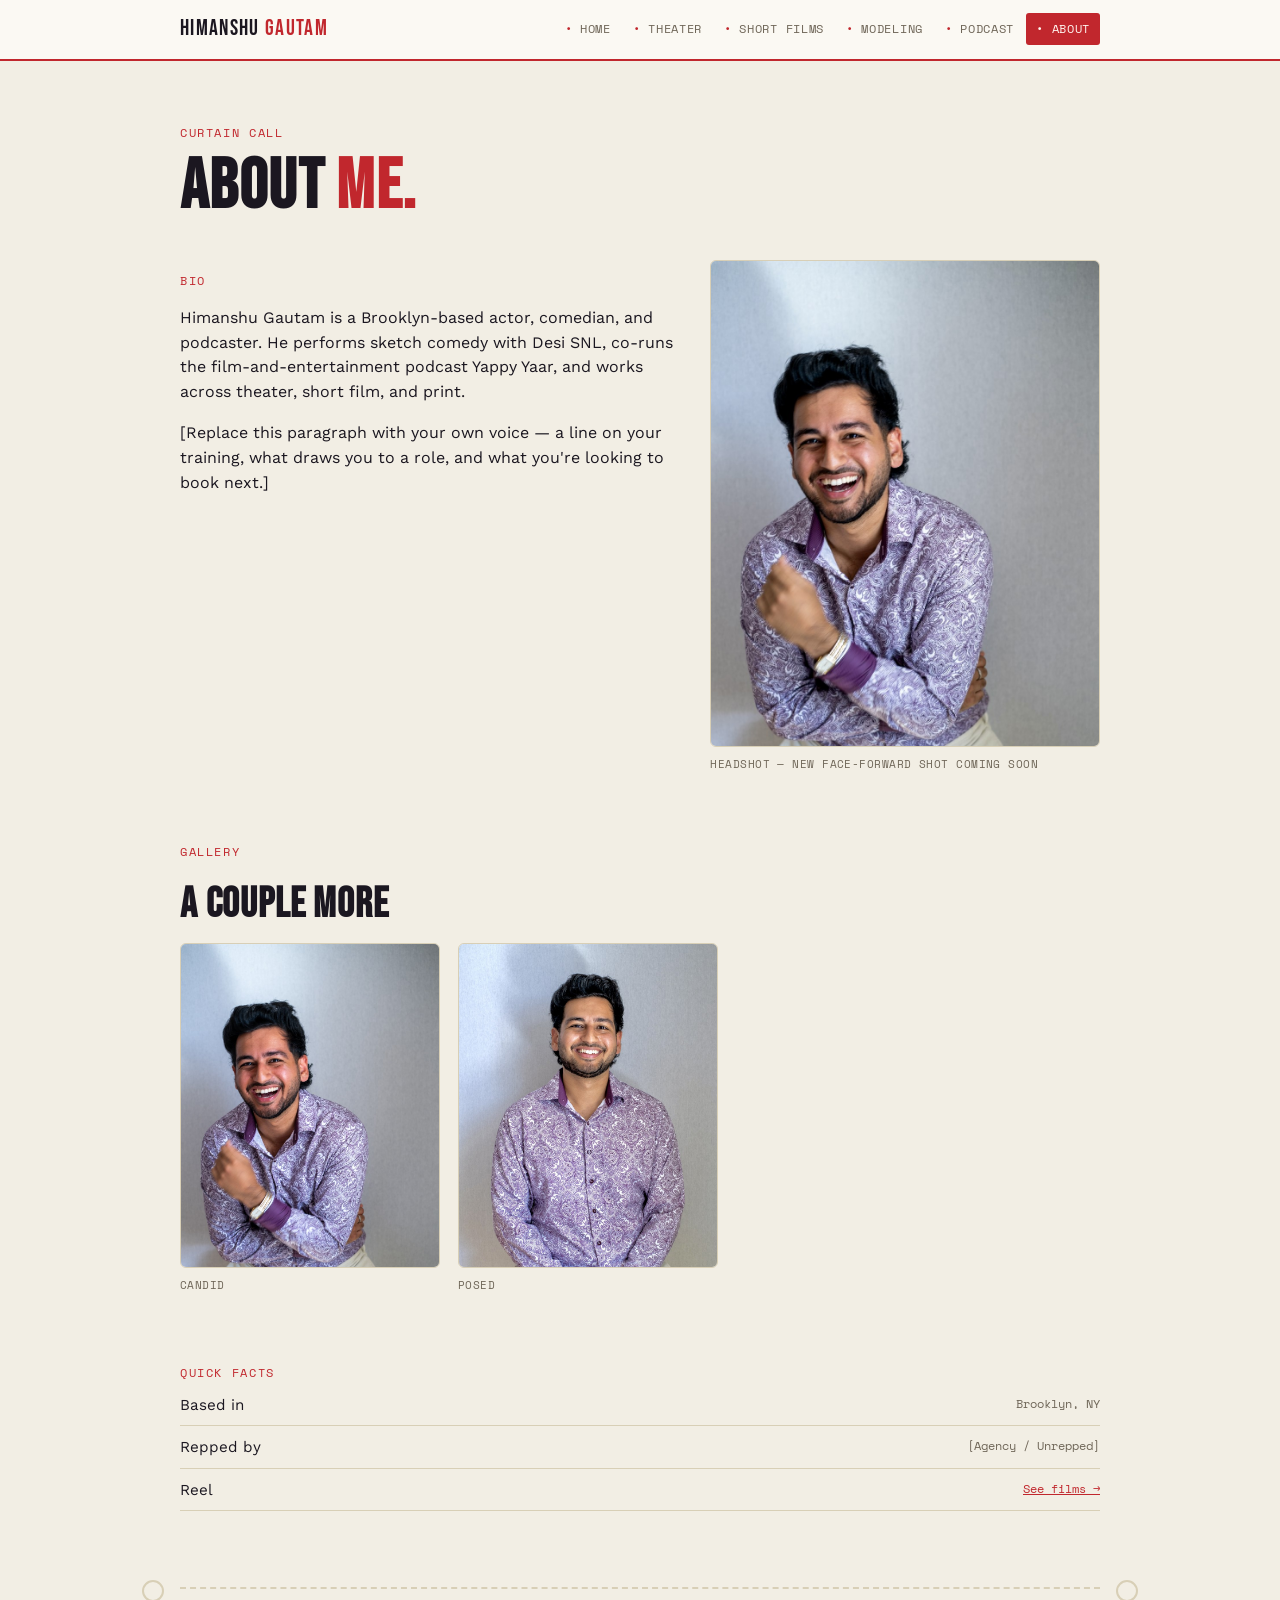
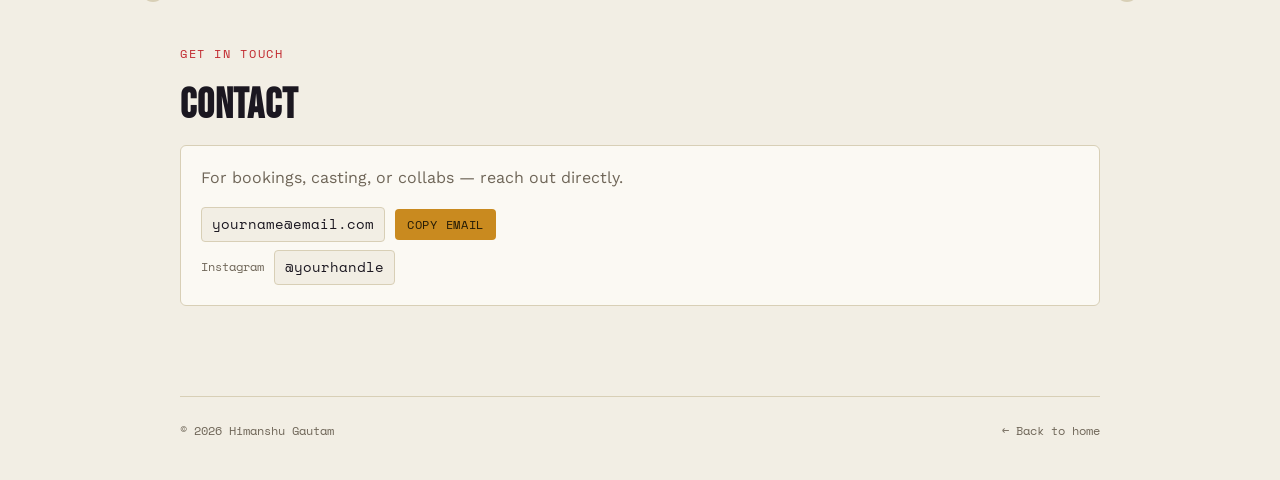
==== about.html @ edcbf23f "Add portfolio site: theater, short films, modeling, podcast, about Co-Authored-By: Claude Opus 5.5 <" ====
<!doctype html>
<html lang="en">
<head>
<meta charset="utf-8">
<meta name="viewport" content="width=device-width, initial-scale=1, viewport-fit=cover">
<title>About — Himanshu Gautam</title>
<link rel="preconnect" href="https://fonts.googleapis.com">
<link rel="stylesheet" href="https://fonts.googleapis.com/css2?family=Bebas+Neue&family=Work+Sans:wght@400;500;600&family=Space+Mono:wght@400;700&display=swap">
<link rel="stylesheet" href="style.css">
<style>:root{padding-block:env(safe-area-inset-top,0px) env(safe-area-inset-bottom,0px);} body{background:var(--bg);}</style>
</head>
<body>
<nav class="marquee-bar">
  <div class="marquee-inner">
    <a class="brand" href="index.html">HIMANSHU <span>GAUTAM</span></a>
    <ul class="navlinks">
      <li><a href="index.html">Home</a></li>
      <li><a href="theater.html">Theater</a></li>
      <li><a href="films.html">Short Films</a></li>
      <li><a href="modeling.html">Modeling</a></li>
      <li><a href="podcast.html">Podcast</a></li>
      <li><a href="about.html" aria-current="page">About</a></li>
    </ul>
  </div>
</nav>

<main>
  <section class="hero">
    <p class="eyebrow">Curtain Call</p>
    <h1>About <span class="accent">Me.</span></h1>
  </section>

  <section class="section">
    <div class="bio-grid">
      <div>
        <p class="eyebrow">Bio</p>
        <p>Himanshu Gautam is a Brooklyn-based actor, comedian, and podcaster. He performs sketch comedy with Desi SNL, co-runs the film-and-entertainment podcast Yappy Yaar, and works across theater, short film, and print.</p>
        <p>[Replace this paragraph with your own voice &mdash; a line on your training, what draws you to a role, and what you're looking to book next.]</p>
      </div>
      <div>
        <img class="portrait" src="img/headshot-lead.jpg" alt="Himanshu Gautam laughing, arms crossed, wearing a purple paisley shirt.">
        <p class="portrait-caption">Headshot &mdash; new face-forward shot coming soon</p>
      </div>
    </div>
  </section>

  <section class="section">
    <p class="eyebrow">Gallery</p>
    <h2>A couple more</h2>
    <div class="portrait-row">
      <div class="portrait-item">
        <img class="portrait" src="img/headshot-candid.jpg" alt="Himanshu Gautam laughing candidly, arms crossed, wearing a purple paisley shirt.">
        <p class="portrait-caption">Candid</p>
      </div>
      <div class="portrait-item">
        <img class="portrait" src="img/headshot-posed.jpg" alt="Himanshu Gautam smiling, arms crossed, wearing a purple paisley shirt.">
        <p class="portrait-caption">Posed</p>
      </div>
    </div>
  </section>

  <section class="section">
    <p class="eyebrow">Quick Facts</p>
    <ul class="credit-list">
      <li><span>Based in</span><span class="role">Brooklyn, NY</span></li>
      <li><span>Repped by</span><span class="role">[Agency / Unrepped]</span></li>
      <li><span>Reel</span><span class="role"><a href="films.html" style="color:var(--pop);">See films &rarr;</a></span></li>
    </ul>
  </section>

  <div class="stub-divider" role="presentation"></div>

  <section class="section">
    <p class="eyebrow">Get in Touch</p>
    <h2>Contact</h2>
    <div class="contact-box">
      <p class="muted" style="margin-top:0;">For bookings, casting, or collabs &mdash; reach out directly.</p>
      <div class="copy-row">
        <code id="email-text">yourname@email.com</code>
        <button class="copy-btn" id="copy-email-btn" type="button">Copy email</button>
      </div>
      <div class="copy-row">
        <span class="meta" style="font-family:'Space Mono',monospace;font-size:.78rem;color:var(--muted);">Instagram</span>
        <code>@yourhandle</code>
      </div>
    </div>
  </section>

  <footer>
    <span>&copy; 2026 Himanshu Gautam</span>
    <span><a href="index.html" style="text-decoration:none;color:var(--muted);">&larr; Back to home</a></span>
  </footer>
</main>

<script>
(function(){
  var btn = document.getElementById('copy-email-btn');
  var codeEl = document.getElementById('email-text');
  if(!btn || !codeEl) return;
  btn.addEventListener('click', function(){
    var text = codeEl.textContent;
    var done = function(){
      var original = btn.textContent;
      btn.textContent = 'Copied!';
      setTimeout(function(){ btn.textContent = original; }, 1500);
    };
    if(navigator.clipboard && navigator.clipboard.writeText){
      navigator.clipboard.writeText(text).then(done, function(){ fallbackCopy(); });
    } else {
      fallbackCopy();
    }
    function fallbackCopy(){
      var range = document.createRange();
      range.selectNode(codeEl);
      window.getSelection().removeAllRanges();
      window.getSelection().addRange(range);
      try{ document.execCommand('copy'); done(); }catch(e){}
      window.getSelection().removeAllRanges();
    }
  });
})();
</script>
</body>
</html>
---- style.css ----
/* ===== Himanshu Gautam — creative portfolio ===== */

:root{
  --ink-950:#15121c;
  --ink-900:#201b29;
  --ink-800:#2c2536;
  --paper-50:#f2eee4;
  --paper-100:#e7dfc9;
  --gold-500:#e0a233;
  --gold-600:#c98a1f;
  --crimson-600:#c1272d;
  --crimson-700:#961e23;
  --crimson-500:#e0393f;
  --text-900:#1b1720;
  --text-muted:#6f6658;
  --line:#d8cfb6;
  --surface:#fbf9f3;

  --bg: var(--paper-50);
  --surface-bg: var(--surface);
  --text: var(--text-900);
  --muted: var(--text-muted);
  --border: var(--line);
  --accent: var(--crimson-600);
  --accent-ink: #fff6f0;
  --gold: var(--gold-600);
  --gold-ink: #241b06;
  --pop: var(--crimson-600);
  color-scheme: light;
}

@media (prefers-color-scheme: dark){
  :root:not([data-theme="light"]){
    --bg: var(--ink-950);
    --surface-bg: var(--ink-900);
    --text: #f2ede1;
    --muted: #b6ac9a;
    --border: #3a3242;
    --accent: var(--crimson-500);
    --accent-ink: #241005;
    --gold: var(--gold-500);
    --gold-ink: #241b06;
    --pop: #ff6b5b;
    color-scheme: dark;
  }
}
:root[data-theme="dark"]{
  --bg: var(--ink-950);
  --surface-bg: var(--ink-900);
  --text: #f2ede1;
  --muted: #b6ac9a;
  --border: #3a3242;
  --accent: var(--crimson-500);
  --accent-ink: #241005;
  --gold: var(--gold-500);
  --gold-ink: #241b06;
  --pop: #ff6b5b;
  color-scheme: dark;
}

*{box-sizing:border-box;}
html,body{margin:0;padding:0;}
body{
  background:var(--bg);
  color:var(--text);
  font-family:"Work Sans", ui-sans-serif, system-ui, -apple-system, Segoe UI, sans-serif;
  font-size:16px;
  line-height:1.55;
  padding-inline:20px;
}
main{max-width:920px;margin:0 auto;}
img{max-width:100%;}
a{color:inherit;}
h1,h2,h3{
  font-family:"Bebas Neue", ui-sans-serif, system-ui, sans-serif;
  letter-spacing:.02em;
  text-wrap:balance;
  margin:0;
}
.eyebrow{
  font-family:"Space Mono", ui-monospace, SFMono-Regular, monospace;
  font-size:.72rem;
  letter-spacing:.14em;
  text-transform:uppercase;
  color:var(--pop);
}
p{color:var(--text);}
.muted{color:var(--muted);}

/* ---- Marquee nav ---- */
.marquee-bar{
  position:sticky;
  top:env(safe-area-inset-top, 0px);
  z-index:20;
  background:var(--surface-bg);
  border-bottom:2px solid var(--accent);
  margin-inline:-20px;
  padding-inline:20px;
}
.marquee-inner{
  max-width:920px;
  margin:0 auto;
  display:flex;
  align-items:center;
  justify-content:space-between;
  gap:16px;
  padding-block:12px;
}
.brand{
  font-family:"Bebas Neue", sans-serif;
  font-size:1.4rem;
  letter-spacing:.06em;
  text-decoration:none;
  color:var(--text);
  white-space:nowrap;
}
.brand span{color:var(--accent);}
.navlinks{
  display:flex;
  flex-wrap:wrap;
  gap:4px 2px;
  list-style:none;
  margin:0;
  padding:0;
  font-family:"Space Mono", monospace;
  font-size:.72rem;
  letter-spacing:.06em;
  text-transform:uppercase;
}
.navlinks a{
  display:inline-block;
  padding:7px 10px;
  border-radius:3px;
  text-decoration:none;
  color:var(--muted);
}
.navlinks a:hover{color:var(--text);}
.navlinks a[aria-current="page"]{
  color:var(--accent-ink);
  background:var(--accent);
}
.navlinks a::before{content:"\2022  ";color:var(--accent);}
.navlinks a[aria-current="page"]::before{color:var(--accent-ink);}

@media (max-width:640px){
  .marquee-inner{flex-direction:column;align-items:flex-start;gap:8px;padding-block:10px;}
  .navlinks{gap:2px;}
  .navlinks a{padding:6px 8px;}
}

/* ---- Hero ---- */
.hero{
  padding-block:52px 32px;
}
.hero h1{
  font-size:clamp(2.6rem, 9vw, 4.4rem);
  line-height:.95;
}
.hero .accent{color:var(--accent);}
.hero .lede{
  max-width:56ch;
  font-size:1.08rem;
  margin-top:14px;
  color:var(--muted);
}
.hero .tagline{
  margin-top:18px;
}

/* ---- Ticket-stub divider ---- */
.stub-divider{
  height:0;
  border-top:2px dashed var(--border);
  margin-block:36px;
  position:relative;
}
.stub-divider::before,
.stub-divider::after{
  content:"";
  position:absolute;
  top:-9px;
  width:18px;height:18px;
  border-radius:50%;
  background:var(--bg);
  border:2px solid var(--border);
}
.stub-divider::before{left:-38px;}
.stub-divider::after{right:-38px;}

/* ---- Section ---- */
.section{padding-block:8px 40px;}
.section h2{
  font-size:clamp(1.9rem, 5vw, 2.6rem);
  margin-bottom:6px;
}
.section .section-sub{
  color:var(--muted);
  max-width:60ch;
  margin-bottom:26px;
}

/* ---- Reel grid / cards ---- */
.reel{
  display:grid;
  grid-template-columns:repeat(auto-fill, minmax(260px,1fr));
  gap:18px;
}
.card{
  background:var(--surface-bg);
  border:1px solid var(--border);
  border-radius:6px;
  padding:18px;
  display:flex;
  flex-direction:column;
  gap:8px;
  transition:transform .15s ease, border-color .15s ease;
}
.card:hover{
  transform:translateY(-3px) rotate(-0.4deg);
  border-color:var(--accent);
}
.card .num{
  font-family:"Space Mono", monospace;
  font-size:.72rem;
  color:var(--pop);
  letter-spacing:.08em;
}
.card h3{
  font-size:1.5rem;
  font-family:"Bebas Neue", sans-serif;
  letter-spacing:.01em;
}
.card .meta{
  font-family:"Space Mono", monospace;
  font-size:.76rem;
  color:var(--muted);
  text-transform:uppercase;
  letter-spacing:.05em;
}
.card p{font-size:.95rem;margin:0;}
.card .link-out{
  margin-top:auto;
  font-family:"Space Mono", monospace;
  font-size:.78rem;
  color:var(--accent-strong,var(--pop));
  text-decoration:none;
  border-top:1px solid var(--border);
  padding-top:10px;
}
.card .link-out:hover{text-decoration:underline;}

/* placeholder photo block for modeling */
.photo-slot{
  aspect-ratio:4/5;
  border-radius:6px;
  border:1.5px dashed var(--border);
  background:
    repeating-linear-gradient(135deg, transparent 0 10px, var(--border) 10px 11px);
  display:flex;
  align-items:flex-end;
  padding:10px;
  font-family:"Space Mono", monospace;
  font-size:.72rem;
  color:var(--muted);
  text-transform:uppercase;
  letter-spacing:.05em;
}

/* ---- Portraits ---- */
.portrait{
  width:100%;
  aspect-ratio:4/5;
  object-fit:cover;
  object-position:center top;
  border-radius:6px;
  border:1.5px solid var(--border);
  display:block;
}
.portrait-caption{
  font-family:"Space Mono", monospace;
  font-size:.7rem;
  letter-spacing:.04em;
  color:var(--muted);
  text-transform:uppercase;
  margin-top:8px;
}
.hero-flex{
  display:flex;
  gap:28px;
  align-items:flex-end;
  flex-wrap:wrap-reverse;
}
.hero-flex .hero-text{flex:1 1 320px;}
.hero-flex .hero-photo{flex:0 1 240px;max-width:240px;}
.hero-flex .hero-photo .portrait{border-color:var(--accent);border-width:2px;}
.portrait-row{
  display:flex;
  gap:18px;
  flex-wrap:wrap;
}
.portrait-row .portrait-item{flex:1 1 200px;max-width:260px;}

/* ---- Stat row ---- */
.stat-row{
  display:flex;
  gap:28px;
  flex-wrap:wrap;
  margin-block:8px 0;
}
.stat{
  display:flex;
  flex-direction:column;
}
.stat .stat-num{
  font-family:"Bebas Neue", sans-serif;
  font-size:2.6rem;
  line-height:1;
  color:var(--accent);
}
.stat .stat-label{
  font-family:"Space Mono", monospace;
  font-size:.72rem;
  text-transform:uppercase;
  letter-spacing:.06em;
  color:var(--muted);
  margin-top:4px;
}
.pull-quote{
  font-family:"Bebas Neue", sans-serif;
  font-size:clamp(1.5rem,4vw,2rem);
  letter-spacing:.01em;
  border-left:3px solid var(--accent);
  padding-left:16px;
  margin:24px 0;
  max-width:56ch;
}

/* ---- Bio / about ---- */
.bio-grid{
  display:grid;
  grid-template-columns:1fr;
  gap:24px;
}
@media (min-width:640px){
  .bio-grid{grid-template-columns: 1.3fr 1fr;}
}
.credit-list{list-style:none;margin:0;padding:0;display:flex;flex-direction:column;gap:10px;}
.credit-list li{
  display:flex;justify-content:space-between;gap:10px;
  border-bottom:1px solid var(--border);
  padding-bottom:8px;
  font-size:.95rem;
}
.credit-list .role{color:var(--muted);font-family:"Space Mono",monospace;font-size:.78rem;}

.contact-box{
  background:var(--surface-bg);
  border:1px solid var(--border);
  border-radius:6px;
  padding:20px;
}
.copy-row{
  display:flex;
  align-items:center;
  gap:10px;
  flex-wrap:wrap;
  margin-top:8px;
}
.copy-row code{
  font-family:"Space Mono", monospace;
  background:var(--bg);
  border:1px solid var(--border);
  border-radius:4px;
  padding:6px 10px;
  font-size:.85rem;
}
button.copy-btn{
  font-family:"Space Mono", monospace;
  font-size:.75rem;
  text-transform:uppercase;
  letter-spacing:.06em;
  background:var(--gold);
  color:var(--gold-ink);
  border:none;
  border-radius:4px;
  padding:7px 12px;
  cursor:pointer;
}
button.copy-btn:hover{filter:brightness(1.05);}
button.copy-btn:focus-visible, a:focus-visible, .navlinks a:focus-visible{
  outline:2px solid var(--pop);
  outline-offset:2px;
}

.badge{
  display:inline-block;
  font-family:"Space Mono", monospace;
  font-size:.7rem;
  text-transform:uppercase;
  letter-spacing:.06em;
  background:var(--pop);
  color:#fff9f0;
  padding:4px 9px;
  border-radius:3px;
}

footer{
  margin-top:50px;
  padding-block:24px 40px;
  border-top:1px solid var(--border);
  font-family:"Space Mono", monospace;
  font-size:.76rem;
  color:var(--muted);
  display:flex;
  justify-content:space-between;
  flex-wrap:wrap;
  gap:10px;
}

@media (prefers-reduced-motion: reduce){
  .card{transition:none;}
  .card:hover{transform:none;}
}
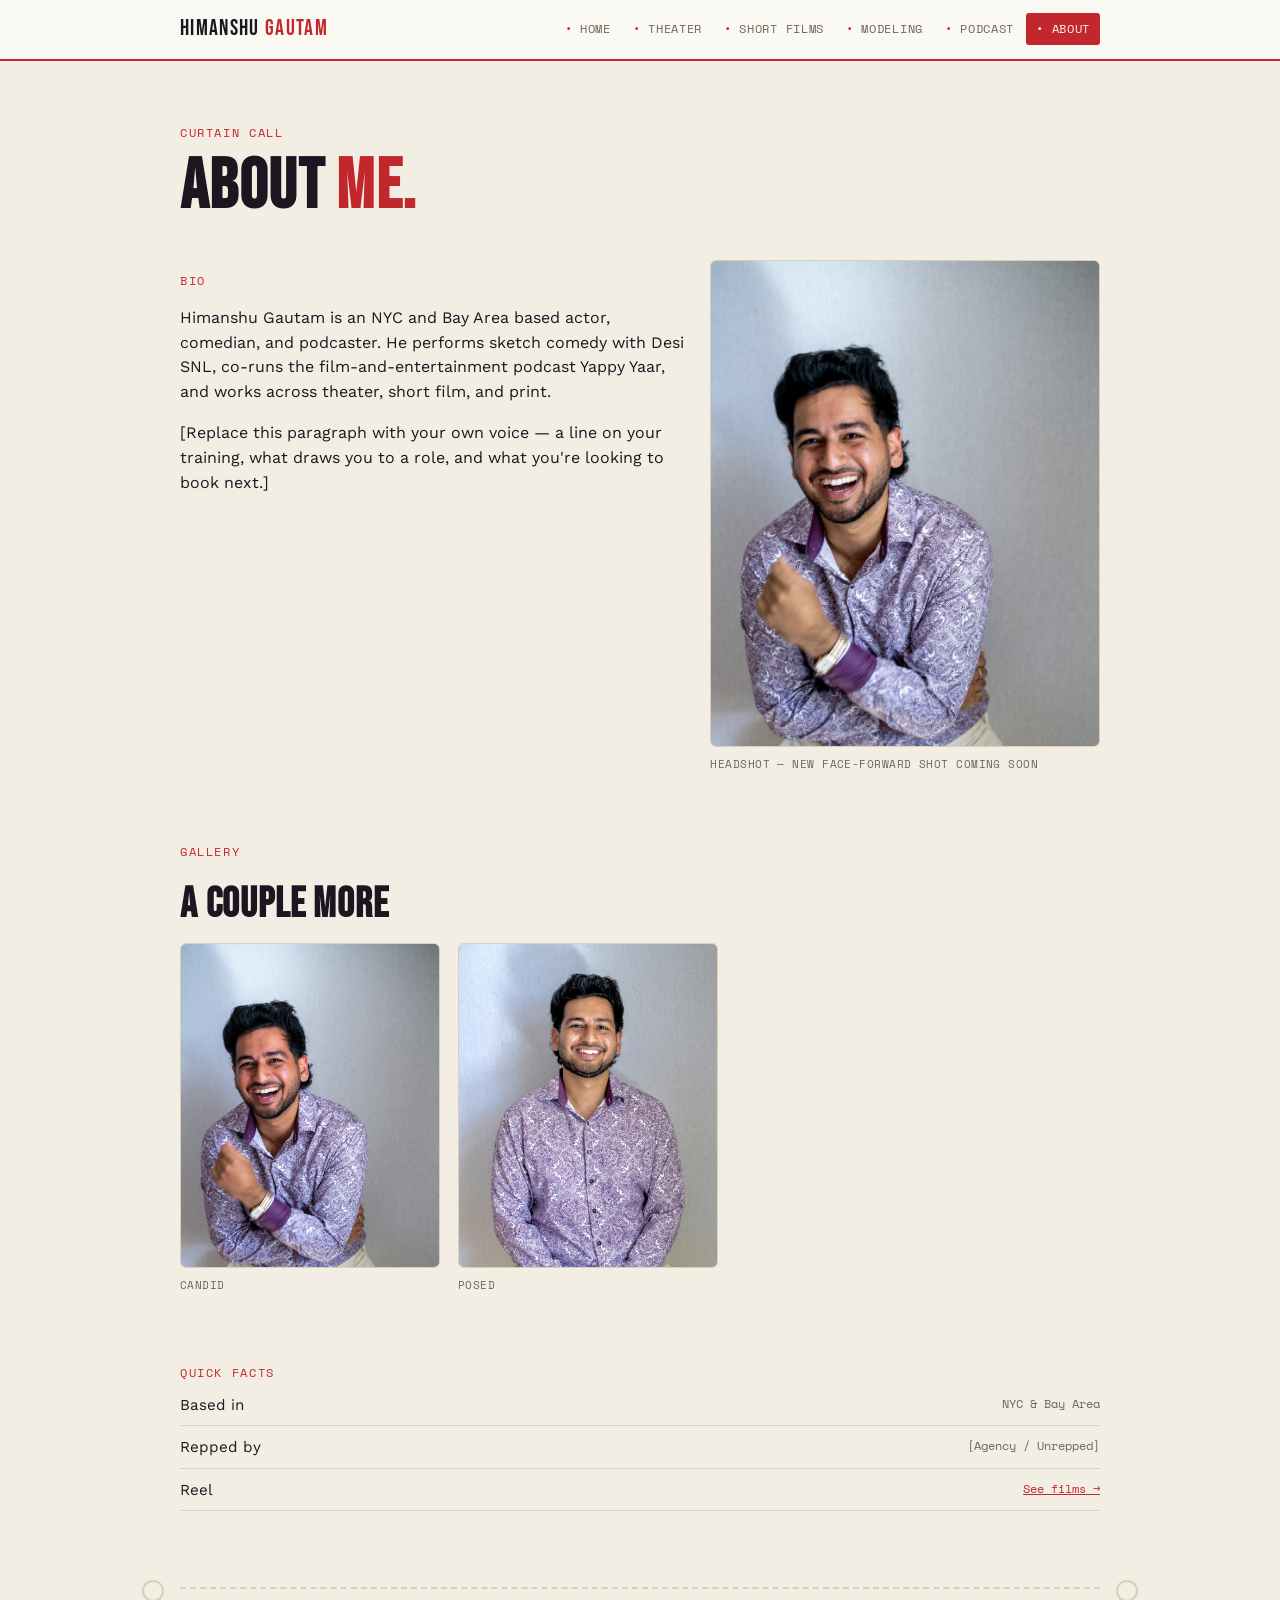
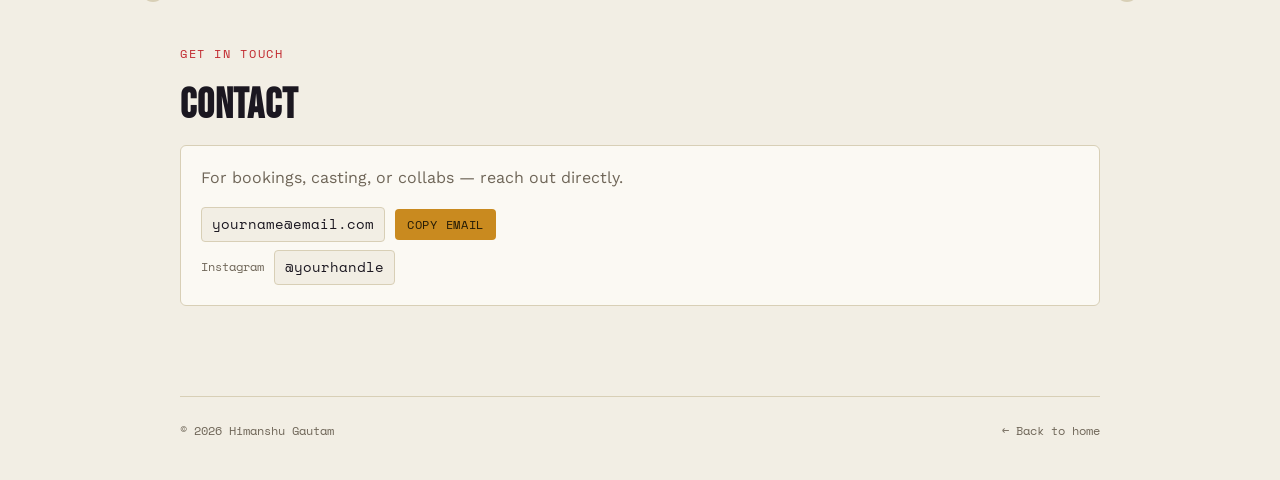
==== commit a84887ce: "Update location from Brooklyn to NYC and Bay Area Co-Authored-By: Claude Opus 5.5 <noreply@anthropic" ====
--- a/about.html
+++ b/about.html
@@ -34,7 +34,7 @@
     <div class="bio-grid">
       <div>
         <p class="eyebrow">Bio</p>
-        <p>Himanshu Gautam is a Brooklyn-based actor, comedian, and podcaster. He performs sketch comedy with Desi SNL, co-runs the film-and-entertainment podcast Yappy Yaar, and works across theater, short film, and print.</p>
+        <p>Himanshu Gautam is an NYC and Bay Area based actor, comedian, and podcaster. He performs sketch comedy with Desi SNL, co-runs the film-and-entertainment podcast Yappy Yaar, and works across theater, short film, and print.</p>
         <p>[Replace this paragraph with your own voice &mdash; a line on your training, what draws you to a role, and what you're looking to book next.]</p>
       </div>
       <div>
@@ -62,7 +62,7 @@
   <section class="section">
     <p class="eyebrow">Quick Facts</p>
     <ul class="credit-list">
-      <li><span>Based in</span><span class="role">Brooklyn, NY</span></li>
+      <li><span>Based in</span><span class="role">NYC &amp; Bay Area</span></li>
       <li><span>Repped by</span><span class="role">[Agency / Unrepped]</span></li>
       <li><span>Reel</span><span class="role"><a href="films.html" style="color:var(--pop);">See films &rarr;</a></span></li>
     </ul>
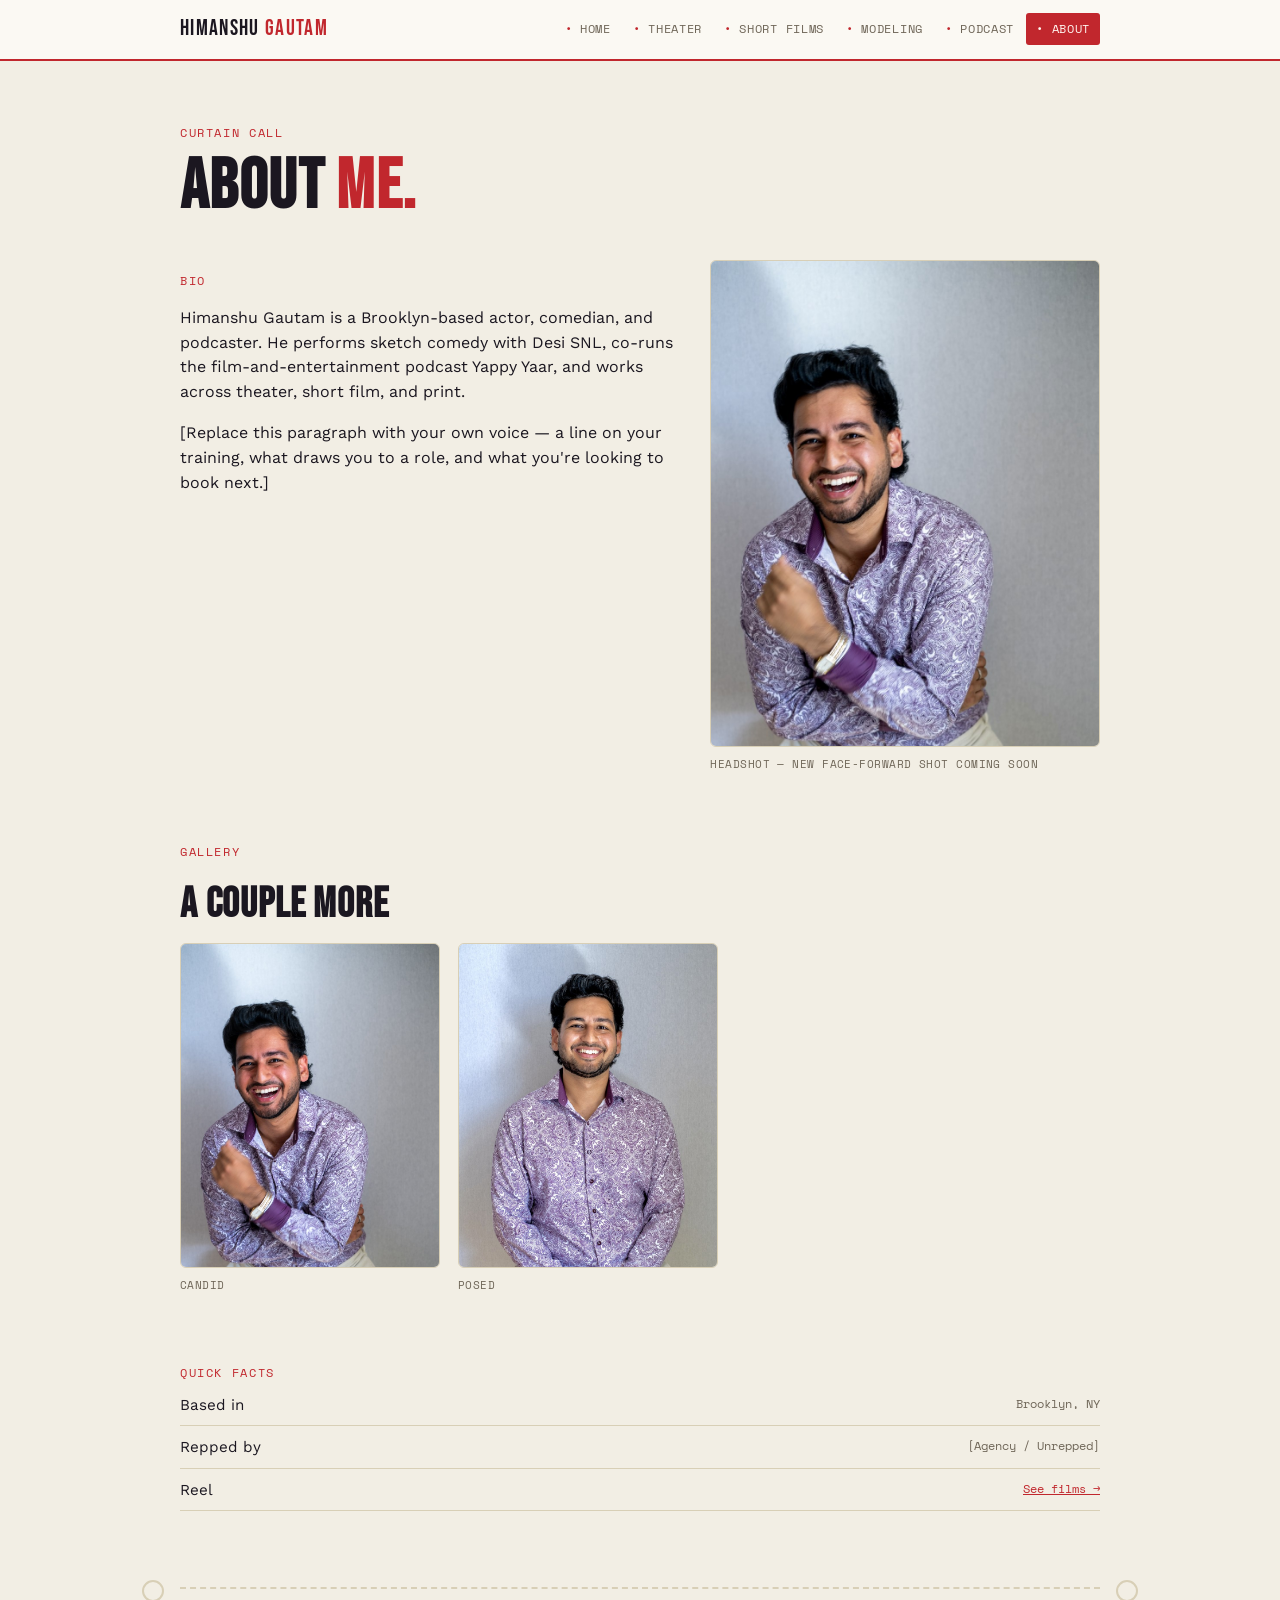
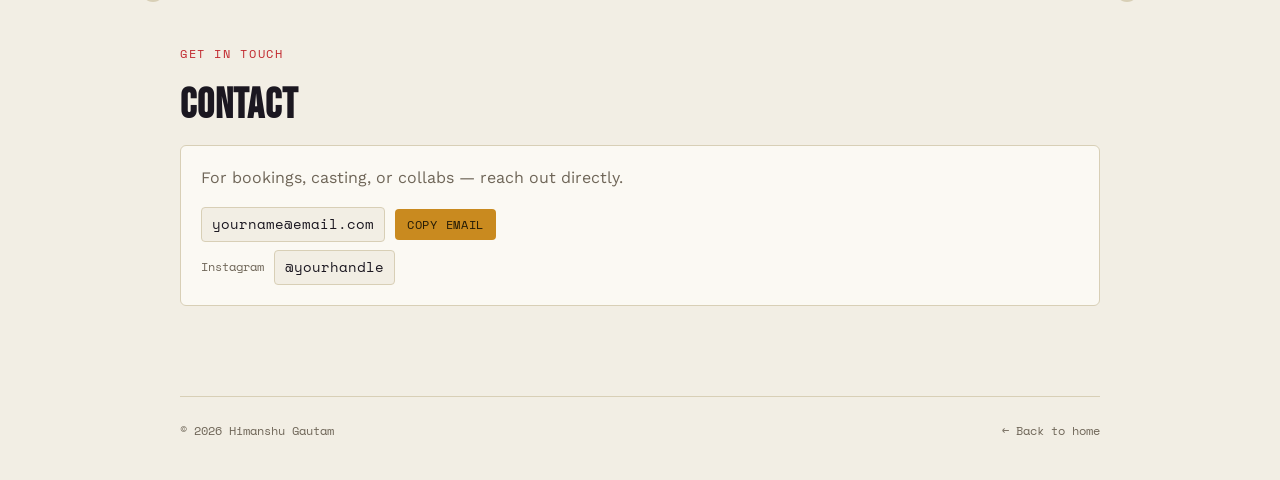
==== commit bc0dbfa8: "Keep Brooklyn, NY everywhere except the home page bio Co-Authored-By: Claude Opus 5.5 <noreply@anthr" ====
--- a/about.html
+++ b/about.html
@@ -34,7 +34,7 @@
     <div class="bio-grid">
       <div>
         <p class="eyebrow">Bio</p>
-        <p>Himanshu Gautam is an NYC and Bay Area based actor, comedian, and podcaster. He performs sketch comedy with Desi SNL, co-runs the film-and-entertainment podcast Yappy Yaar, and works across theater, short film, and print.</p>
+        <p>Himanshu Gautam is a Brooklyn-based actor, comedian, and podcaster. He performs sketch comedy with Desi SNL, co-runs the film-and-entertainment podcast Yappy Yaar, and works across theater, short film, and print.</p>
         <p>[Replace this paragraph with your own voice &mdash; a line on your training, what draws you to a role, and what you're looking to book next.]</p>
       </div>
       <div>
@@ -62,7 +62,7 @@
   <section class="section">
     <p class="eyebrow">Quick Facts</p>
     <ul class="credit-list">
-      <li><span>Based in</span><span class="role">NYC &amp; Bay Area</span></li>
+      <li><span>Based in</span><span class="role">Brooklyn, NY</span></li>
       <li><span>Repped by</span><span class="role">[Agency / Unrepped]</span></li>
       <li><span>Reel</span><span class="role"><a href="films.html" style="color:var(--pop);">See films &rarr;</a></span></li>
     </ul>
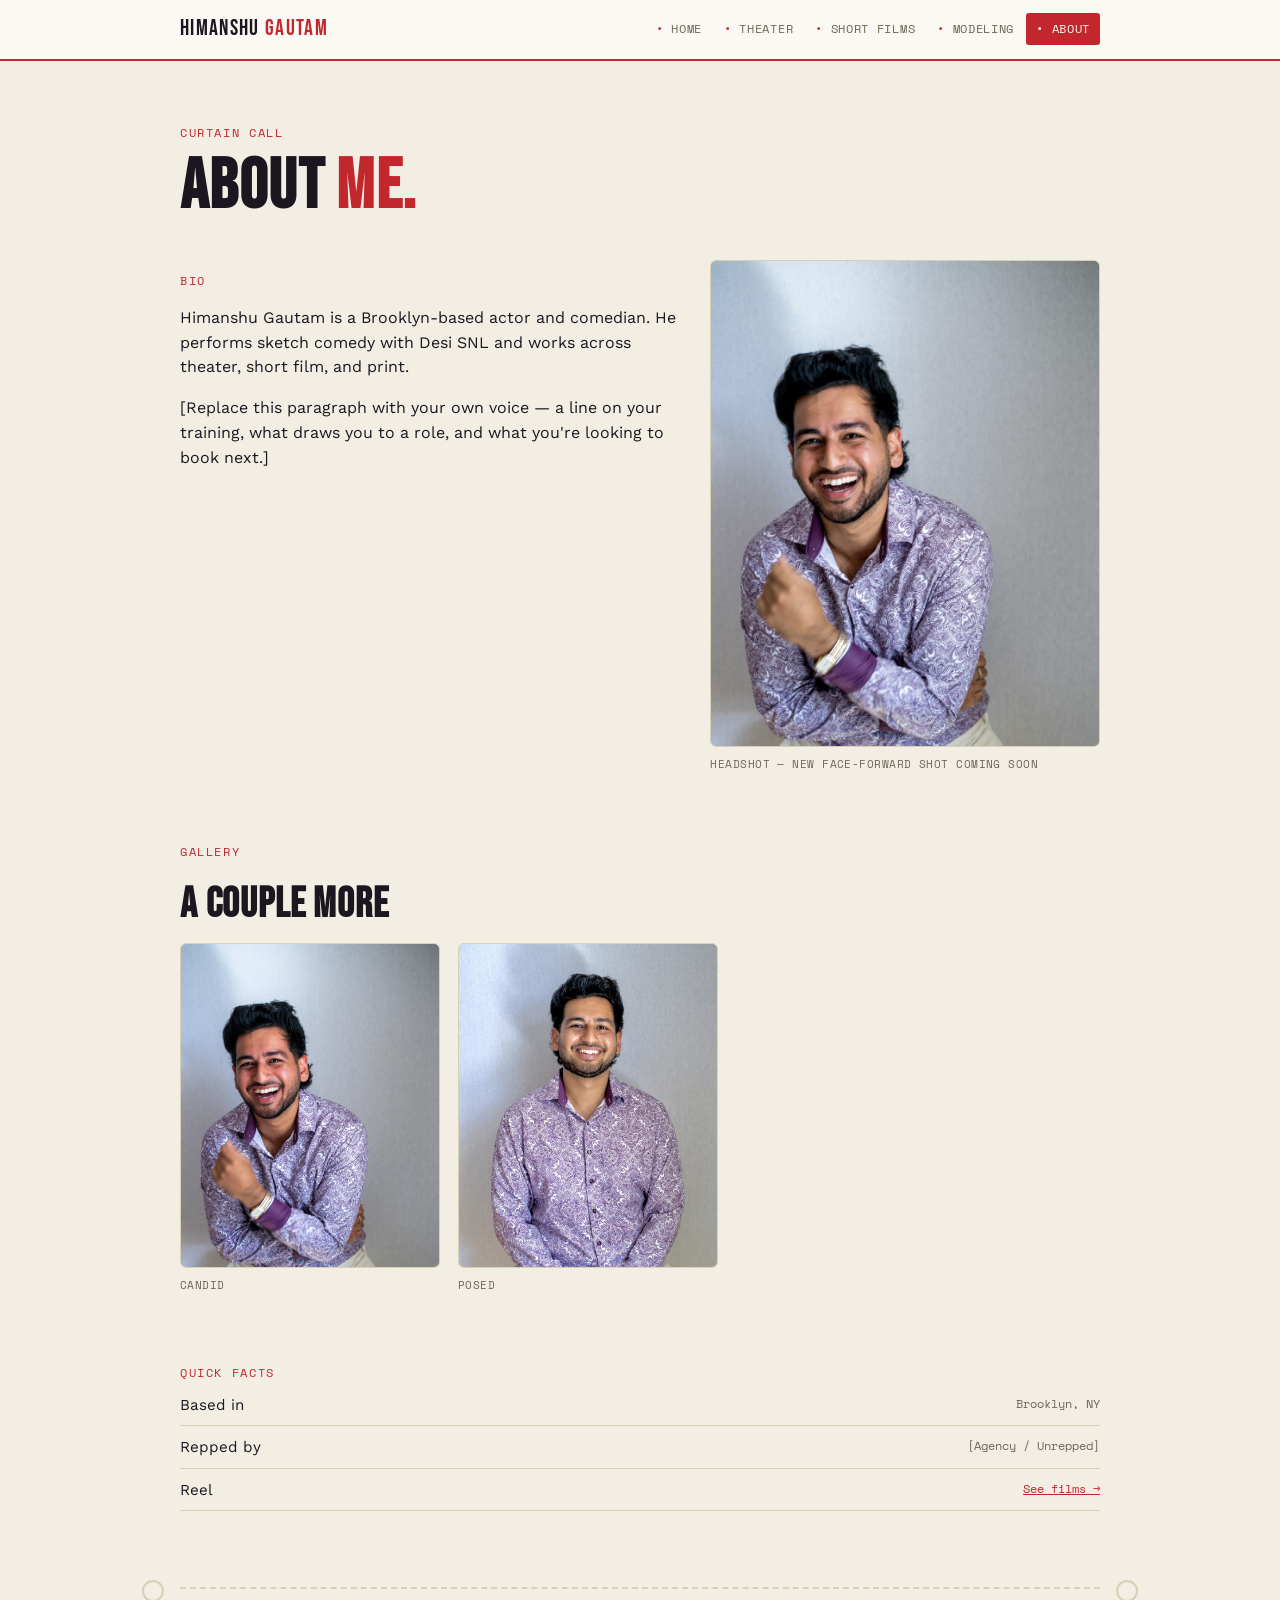
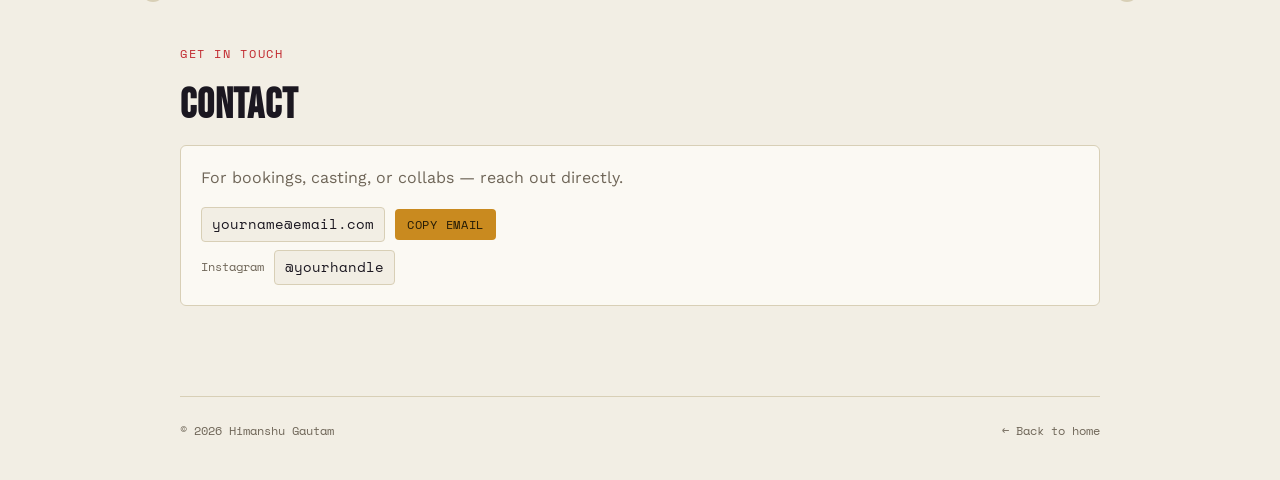
==== commit e2264a70: "Hide the podcast from the site for now Removes the Podcast nav link, the Yappy Yaar home card, and p" ====
--- a/about.html
+++ b/about.html
@@ -18,7 +18,6 @@
       <li><a href="theater.html">Theater</a></li>
       <li><a href="films.html">Short Films</a></li>
       <li><a href="modeling.html">Modeling</a></li>
-      <li><a href="podcast.html">Podcast</a></li>
       <li><a href="about.html" aria-current="page">About</a></li>
     </ul>
   </div>
@@ -34,7 +33,7 @@
     <div class="bio-grid">
       <div>
         <p class="eyebrow">Bio</p>
-        <p>Himanshu Gautam is a Brooklyn-based actor, comedian, and podcaster. He performs sketch comedy with Desi SNL, co-runs the film-and-entertainment podcast Yappy Yaar, and works across theater, short film, and print.</p>
+        <p>Himanshu Gautam is a Brooklyn-based actor and comedian. He performs sketch comedy with Desi SNL and works across theater, short film, and print.</p>
         <p>[Replace this paragraph with your own voice &mdash; a line on your training, what draws you to a role, and what you're looking to book next.]</p>
       </div>
       <div>
--- a/style.css
+++ b/style.css
@@ -186,6 +186,11 @@
 }
 .stub-divider::before{left:-38px;}
 .stub-divider::after{right:-38px;}
+/* keep the stub circles inside the 20px page gutter once the page is narrower than main */
+@media (max-width:1000px){
+  .stub-divider::before{left:-20px;}
+  .stub-divider::after{right:-20px;}
+}
 
 /* ---- Section ---- */
 .section{padding-block:8px 40px;}
@@ -265,6 +270,35 @@
   text-transform:uppercase;
   letter-spacing:.05em;
 }
+
+/* lookbook photo that links out to the product */
+.look{
+  display:flex;
+  flex-direction:column;
+  gap:8px;
+  text-decoration:none;
+}
+.look img{
+  width:100%;
+  aspect-ratio:2/3;
+  object-fit:cover;
+  border-radius:6px;
+  border:1.5px solid var(--border);
+  display:block;
+  transition:transform .15s ease, border-color .15s ease;
+}
+.look:hover img{
+  transform:translateY(-3px) rotate(-0.4deg);
+  border-color:var(--accent);
+}
+.look-caption{
+  font-family:"Space Mono", monospace;
+  font-size:.7rem;
+  letter-spacing:.04em;
+  color:var(--muted);
+  text-transform:uppercase;
+}
+.look:hover .look-caption{color:var(--pop);}
 
 /* ---- Portraits ---- */
 .portrait{
@@ -335,6 +369,81 @@
   max-width:56ch;
 }
 
+/* ---- Press review ---- */
+.review + .review{margin-top:44px;padding-top:32px;border-top:1px solid var(--border);}
+.review-episode{
+  font-family:"Bebas Neue", sans-serif;
+  font-size:1.5rem;
+  letter-spacing:.02em;
+  margin:0 0 4px;
+}
+.review .pull-quote{margin:6px 0 8px;}
+div.review-shot{gap:16px;}
+.review-stars{
+  margin:0;
+  font-size:1.3rem;
+  letter-spacing:.12em;
+  color:var(--gold);
+}
+.review-stars span{color:var(--border);}
+.review-source{
+  font-family:"Space Mono", monospace;
+  font-size:.76rem;
+  color:var(--muted);
+  text-transform:uppercase;
+  letter-spacing:.05em;
+  margin:0 0 24px;
+}
+.review-source cite{font-style:normal;color:var(--text);}
+.review-quotes{
+  display:grid;
+  grid-template-columns:repeat(auto-fit, minmax(260px,1fr));
+  gap:22px;
+  align-items:start;
+}
+.review-shot{margin:0;display:flex;flex-direction:column;gap:10px;}
+.review-shot img{
+  width:100%;
+  aspect-ratio:4/3;
+  object-fit:cover;
+  object-position:center 30%;
+  border-radius:6px;
+  border:1.5px solid var(--border);
+  display:block;
+}
+.review-shot figcaption{
+  font-family:"Space Mono", monospace;
+  font-size:.72rem;
+  letter-spacing:.04em;
+  color:var(--muted);
+  text-transform:uppercase;
+}
+.review-shot figcaption strong{color:var(--pop);font-weight:700;}
+.review-shot blockquote{
+  margin:0;
+  padding-left:14px;
+  border-left:2px solid var(--accent);
+  font-size:.95rem;
+}
+.review-also{margin:22px 0 4px;max-width:60ch;}
+.review-credit{
+  font-family:"Space Mono", monospace;
+  font-size:.7rem;
+  color:var(--muted);
+  margin:0 0 14px;
+}
+.review-link{max-width:260px;padding:14px 18px;}
+.review-shot--tall img{aspect-ratio:2/3;max-width:240px;height:auto;object-position:center;}
+.review-more{
+  margin:36px 0 0;
+  padding-top:24px;
+  border-top:1px solid var(--border);
+  font-size:.95rem;
+  color:var(--muted);
+}
+.review-more cite{font-style:normal;}
+.review-more a{color:var(--pop);}
+
 /* ---- Bio / about ---- */
 .bio-grid{
   display:grid;
@@ -418,6 +527,6 @@
 }
 
 @media (prefers-reduced-motion: reduce){
-  .card{transition:none;}
-  .card:hover{transform:none;}
-}
+  .card, .look img{transition:none;}
+  .card:hover, .look:hover img{transform:none;}
+}
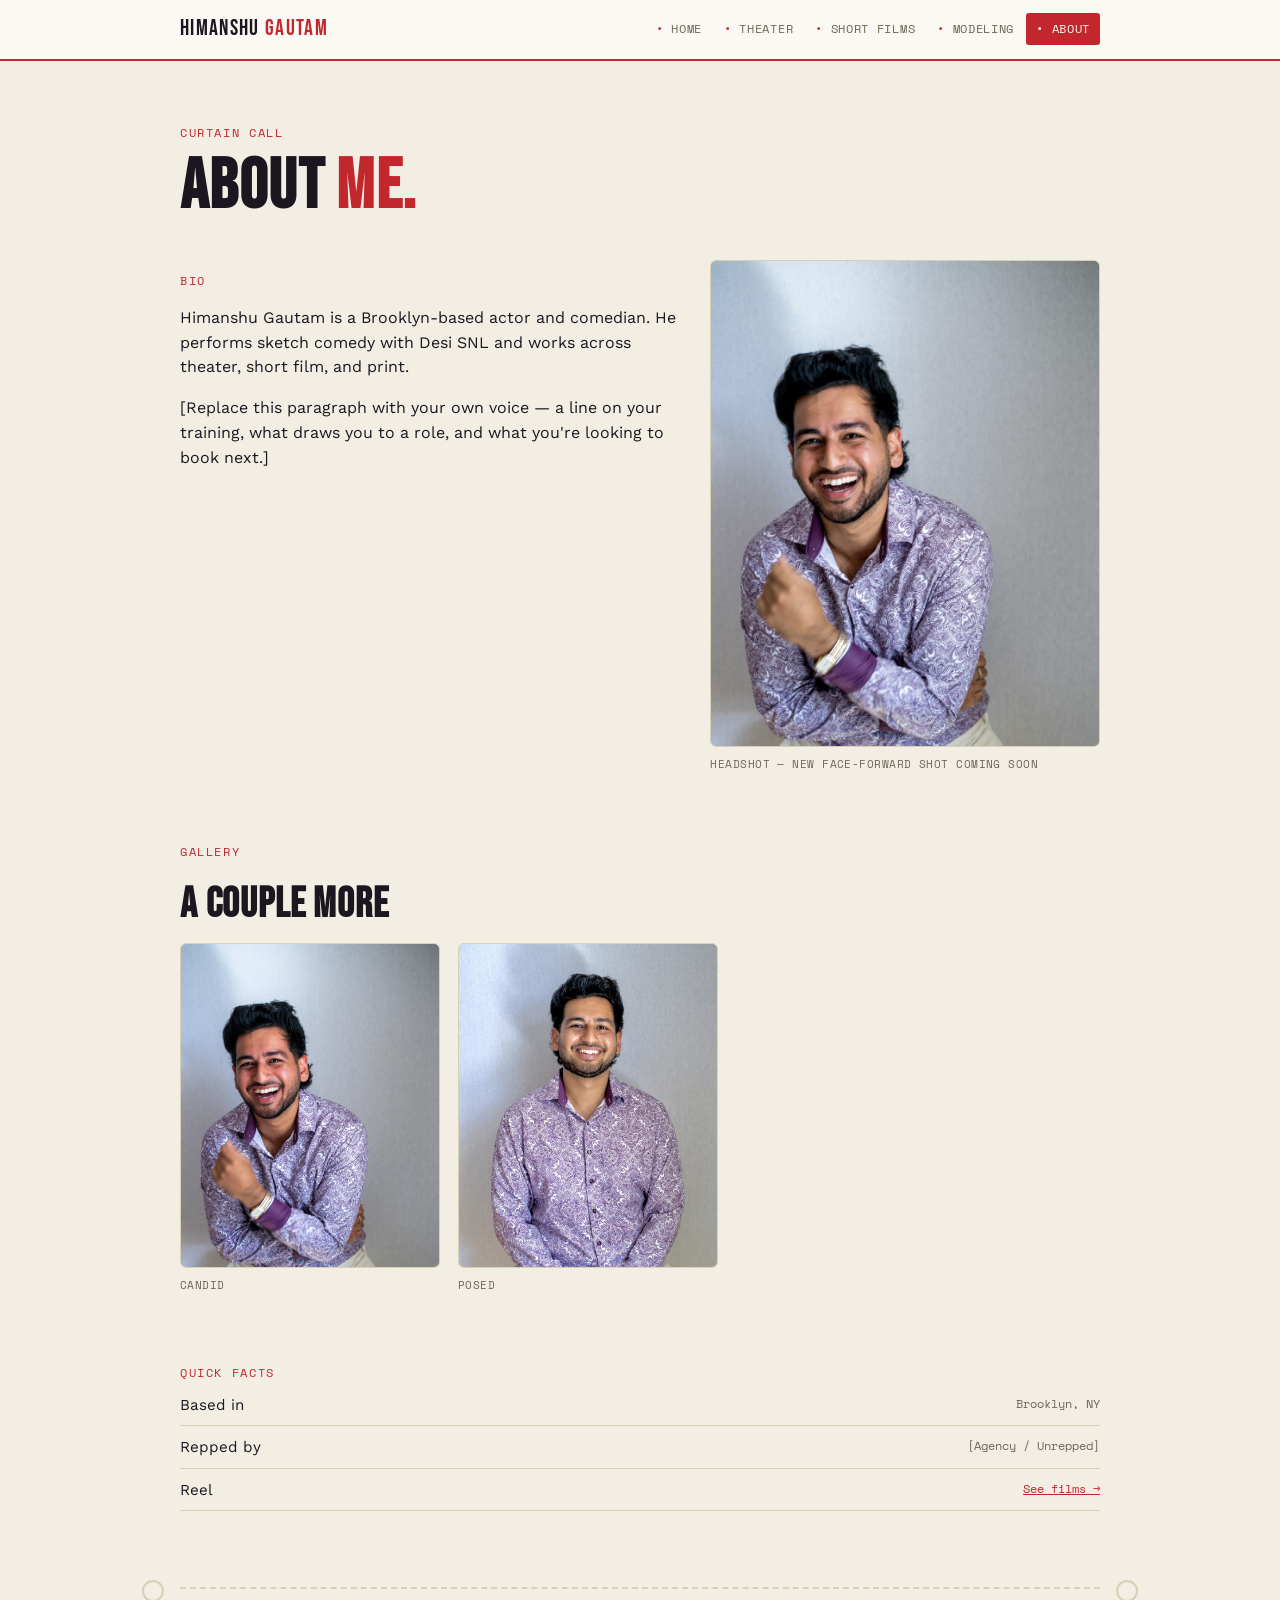
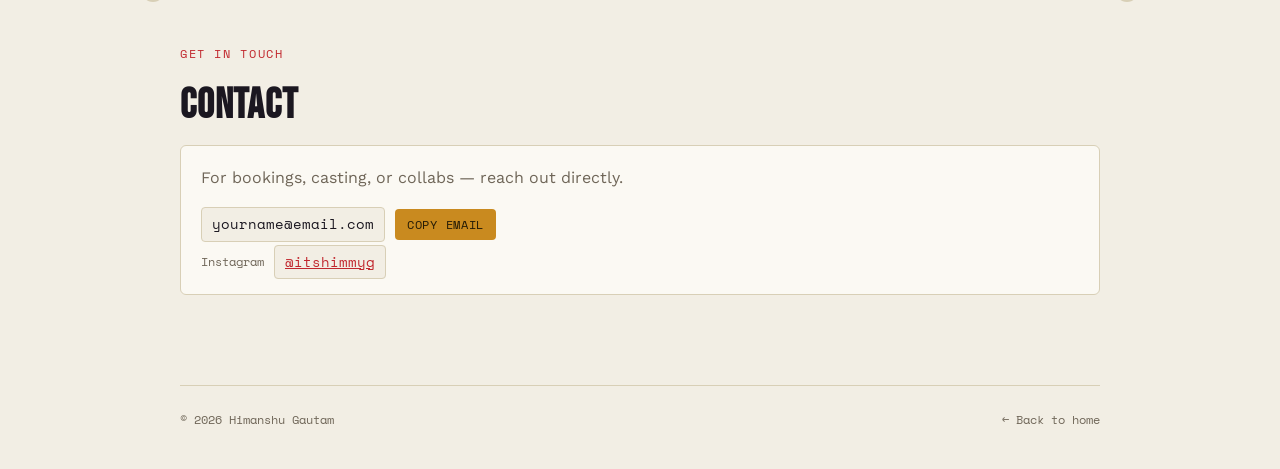
==== commit 44a94508: "Add Instagram handle @itshimmyg to About contact Co-Authored-By: Claude Opus 5.5 <noreply@anthropic." ====
--- a/about.html
+++ b/about.html
@@ -80,7 +80,7 @@
       </div>
       <div class="copy-row">
         <span class="meta" style="font-family:'Space Mono',monospace;font-size:.78rem;color:var(--muted);">Instagram</span>
-        <code>@yourhandle</code>
+        <a href="https://www.instagram.com/itshimmyg/" target="_blank" rel="noopener" style="color:var(--pop);"><code>@itshimmyg</code></a>
       </div>
     </div>
   </section>
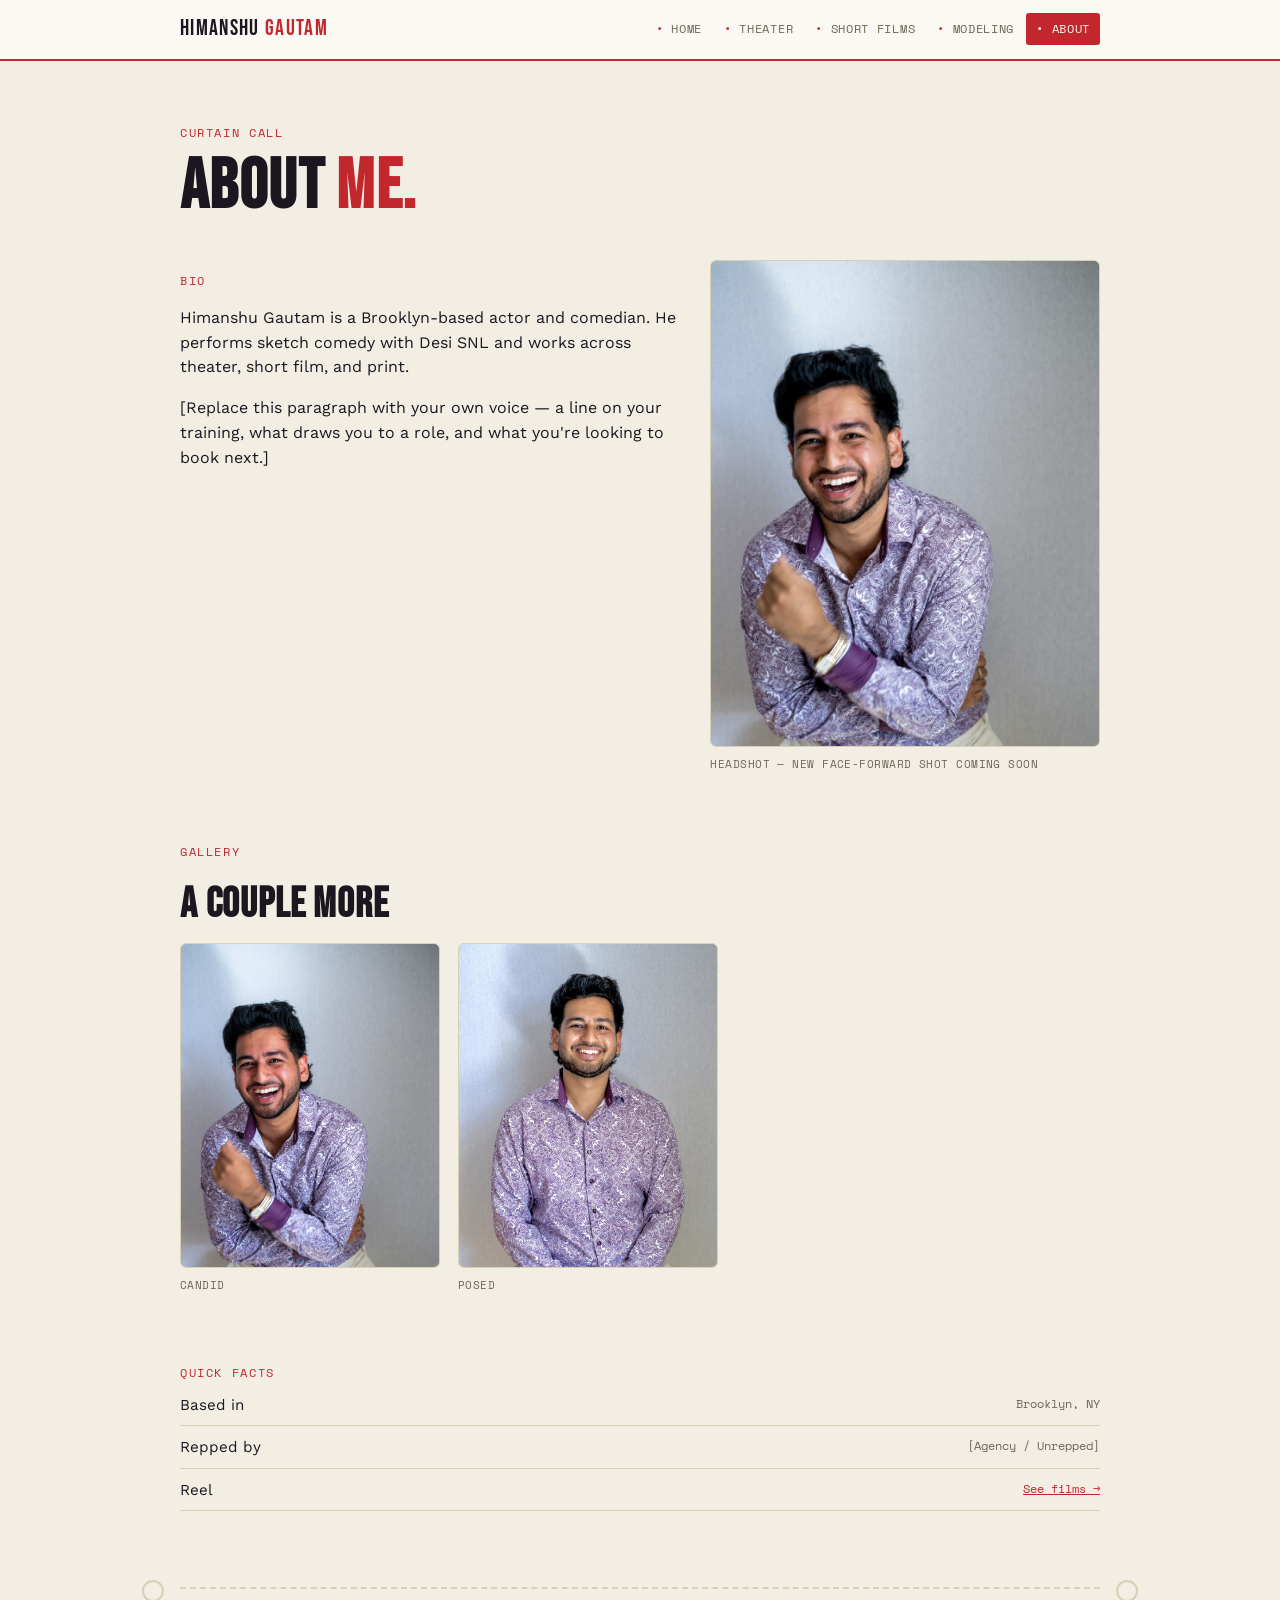
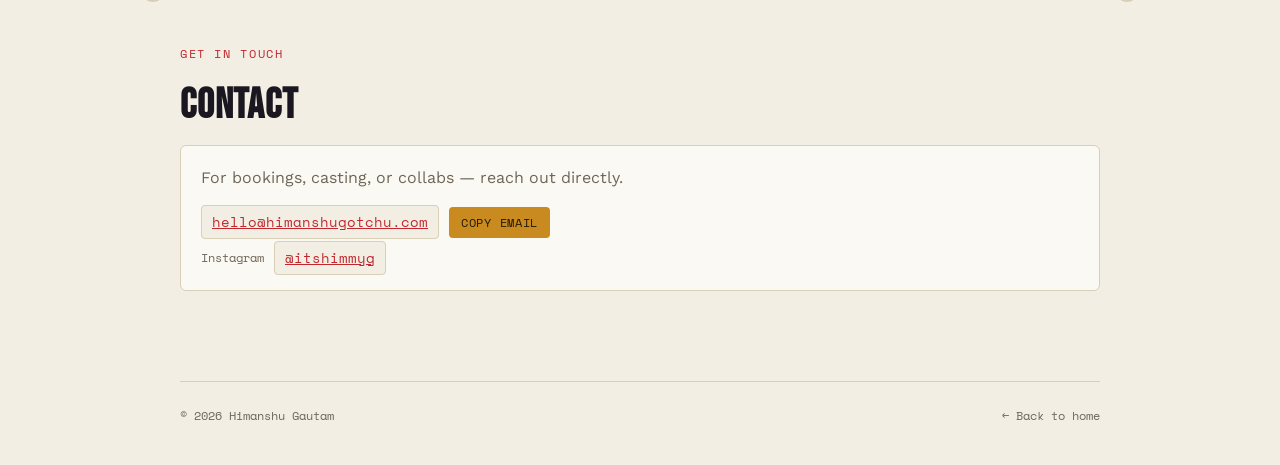
==== commit 785fb926: "Add contact email to About page Co-Authored-By: Claude Opus 5.5 <noreply@anthropic.com> Claude-Sessi" ====
--- a/about.html
+++ b/about.html
@@ -75,7 +75,7 @@
     <div class="contact-box">
       <p class="muted" style="margin-top:0;">For bookings, casting, or collabs &mdash; reach out directly.</p>
       <div class="copy-row">
-        <code id="email-text">yourname@email.com</code>
+        <a href="mailto:hello@himanshugotchu.com" style="color:var(--pop);"><code id="email-text">hello@himanshugotchu.com</code></a>
         <button class="copy-btn" id="copy-email-btn" type="button">Copy email</button>
       </div>
       <div class="copy-row">
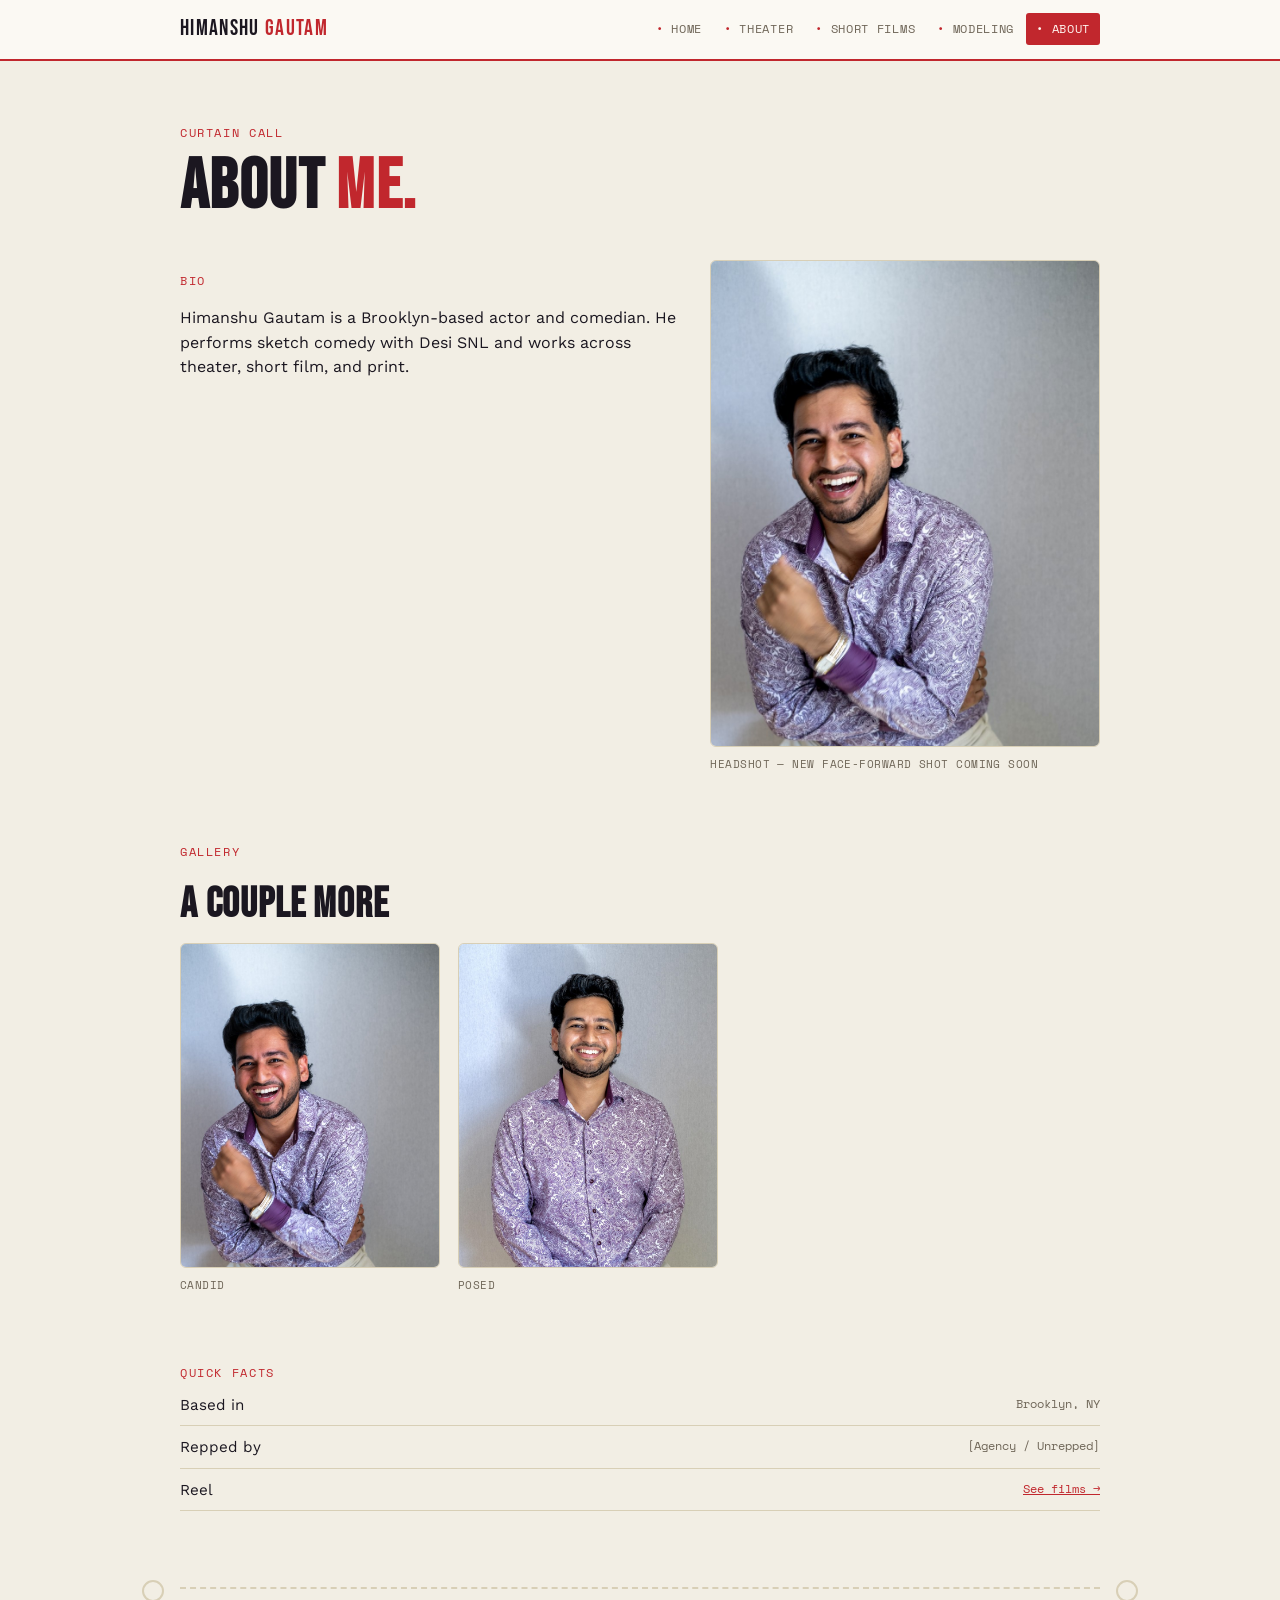
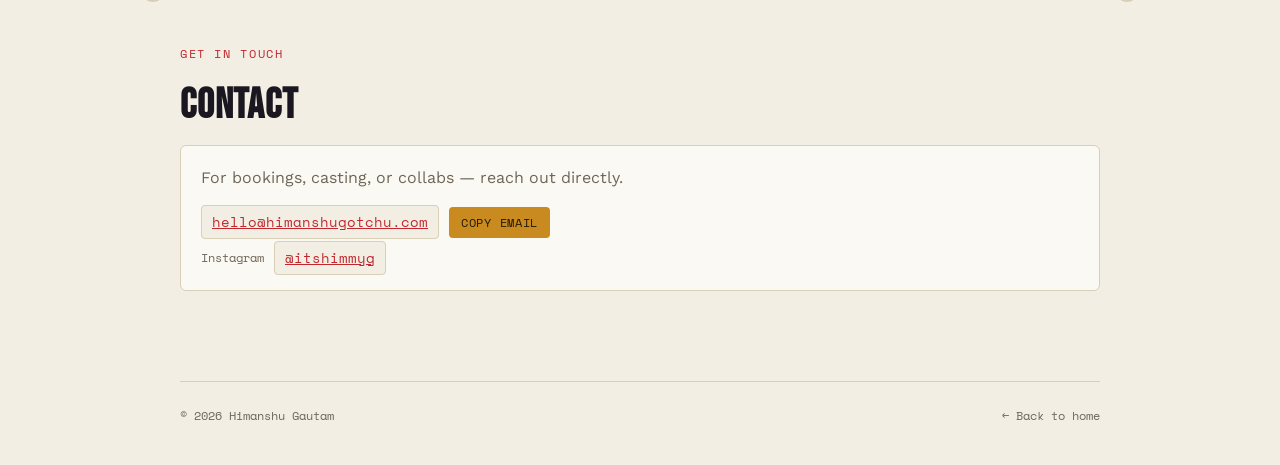
==== commit 133e805e: "Remove placeholder paragraph from About bio Co-Authored-By: Claude Opus 5.5 <noreply@anthropic.com> " ====
--- a/about.html
+++ b/about.html
@@ -34,7 +34,6 @@
       <div>
         <p class="eyebrow">Bio</p>
         <p>Himanshu Gautam is a Brooklyn-based actor and comedian. He performs sketch comedy with Desi SNL and works across theater, short film, and print.</p>
-        <p>[Replace this paragraph with your own voice &mdash; a line on your training, what draws you to a role, and what you're looking to book next.]</p>
       </div>
       <div>
         <img class="portrait" src="img/headshot-lead.jpg" alt="Himanshu Gautam laughing, arms crossed, wearing a purple paisley shirt.">
